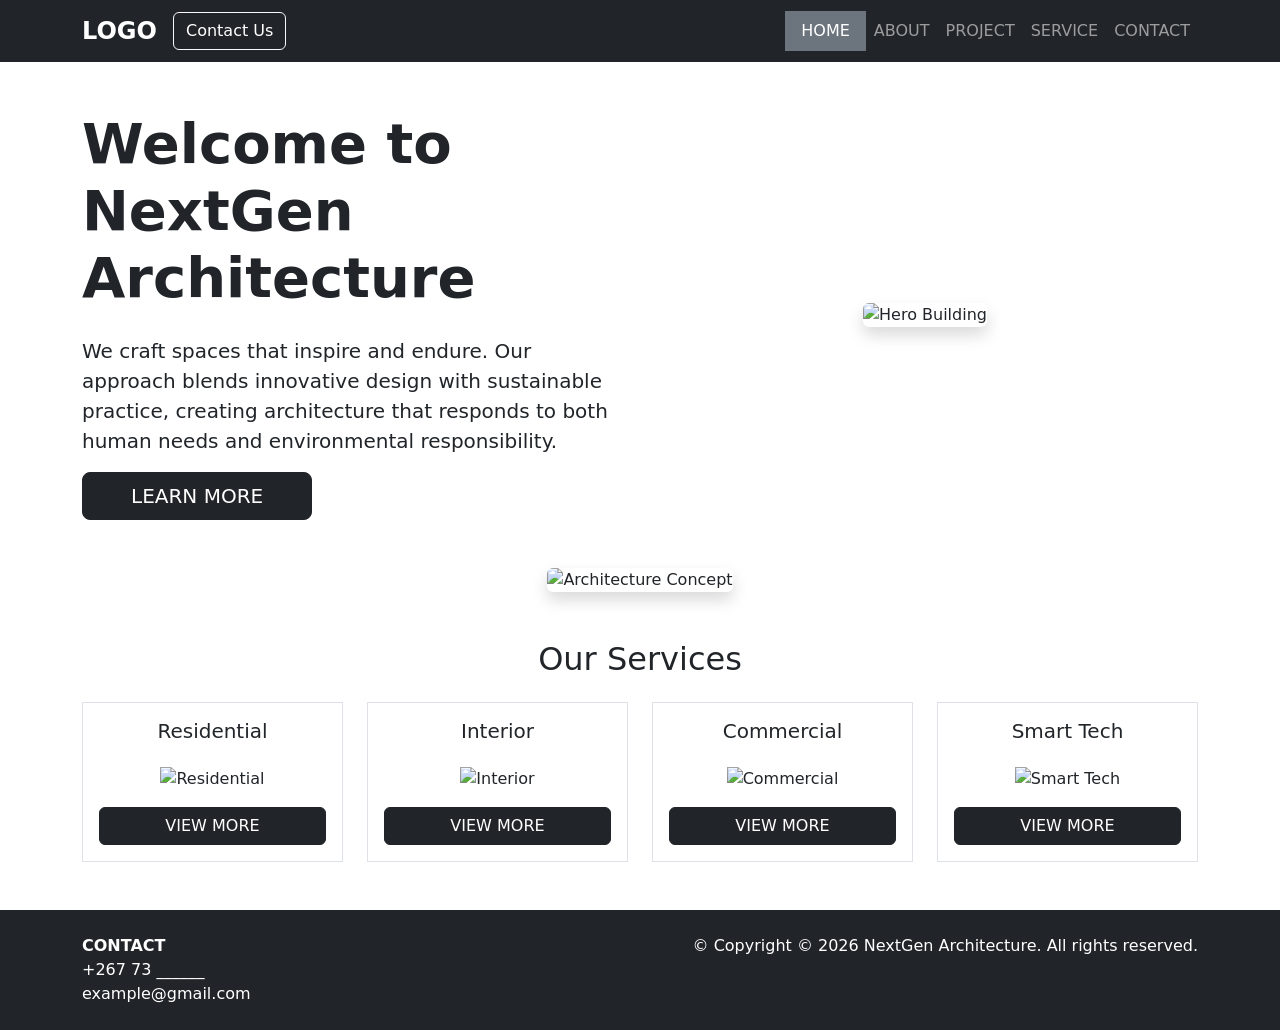
==== index.html @ ff05d392 "Update index.html" ====
<!DOCTYPE html>
<html lang="en">
<head>
    <meta charset="UTF-8">
    <meta name="viewport" content="width=device-width, initial-scale=1.0">
    <title>NextGen Architecture</title>
    <link href="https://cdn.jsdelivr.net/npm/bootstrap@5.3.0/dist/css/bootstrap.min.css" rel="stylesheet">
    <link rel="stylesheet" href="styles.css">
</head>
<body>

   <!-- Top Navigation -->
    <nav class="navbar navbar-expand-lg navbar-dark bg-dark">
        <div class="container">
            <!-- Logo -->
            <a class="navbar-brand fw-bold fs-4" href="index.html">LOGO</a>

            <!-- Contact Us Button -->
            <a href="contact.html" class="btn btn-dark border border-light ms-auto me-3">Contact Us</a>

            <!-- Menu -->
            <button class="navbar-toggler" type="button" data-bs-toggle="collapse" data-bs-target="#navbarNav">
                <span class="navbar-toggler-icon"></span>
            </button>

            <div class="collapse navbar-collapse" id="navbarNav">
                <ul class="navbar-nav ms-auto">
                    <li class="nav-item"><a class="nav-link active bg-secondary px-3 text-white" href="index.html">HOME</a></li>
                    <li class="nav-item"><a class="nav-link" href="about.html">ABOUT</a></li>
                    <li class="nav-item"><a class="nav-link" href="portfolio.html">PROJECT</a></li>
                    <li class="nav-item"><a class="nav-link" href="services.html">SERVICE</a></li>
                    <li class="nav-item"><a class="nav-link" href="contact.html">CONTACT</a></li>
                </ul>
            </div>
        </div>
    </nav>

    <!-- Block 1: Welcome + Description + Image -->
    <div class="container mt-5">
        <div class="row align-items-center">
            <div class="col-lg-6">
                <h1 class="display-4 fw-bold" id="typing-headline">Welcome to NextGen Architecture</h1>
                <p class="lead mt-4">
                    We craft spaces that inspire and endure. Our approach blends innovative design with sustainable practice, 
                    creating architecture that responds to both human needs and environmental responsibility.
                </p>
                <a href="about.html" class="btn btn-dark btn-lg px-5">LEARN MORE</a>
            </div>

            <!-- Right side image in Block 1 -->
            <div class="col-lg-6 text-center">
                <img src="images/hero-building.jpg" alt="Hero Building" class="img-fluid rounded shadow">
            </div>
        </div>

        <!-- Second Image under the texts (as requested) -->
        <div class="text-center mt-5">
            <img src="images/second-image.jpg" alt="Architecture Concept" class="img-fluid rounded shadow" style="max-height: 400px;">
        </div>
    </div>

    <!-- Block 2: Categories (Horizontal) -->
    <div class="container my-5">
        <h2 class="text-center mb-4">Our Services</h2>
        <div class="row g-4">
            <div class="col-md-3">
                <div class="text-center border p-3 h-100 category-card">
                    <h5>Residential</h5>
                    <img src="images/residential.jpg" alt="Residential" class="img-fluid my-3" style="height: 180px; object-fit: cover;">
                    <a href="portfolio.html#residential" class="btn btn-dark w-100">VIEW MORE</a>
                </div>
            </div>
            <div class="col-md-3">
                <div class="text-center border p-3 h-100 category-card">
                    <h5>Interior</h5>
                    <img src="images/interior.jpg" alt="Interior" class="img-fluid my-3" style="height: 180px; object-fit: cover;">
                    <a href="portfolio.html#interior" class="btn btn-dark w-100">VIEW MORE</a>
                </div>
            </div>
            <div class="col-md-3">
                <div class="text-center border p-3 h-100 category-card">
                    <h5>Commercial</h5>
                    <img src="images/commercial.jpg" alt="Commercial" class="img-fluid my-3" style="height: 180px; object-fit: cover;">
                    <a href="portfolio.html#commercial" class="btn btn-dark w-100">VIEW MORE</a>
                </div>
            </div>
            <div class="col-md-3">
                <div class="text-center border p-3 h-100 category-card">
                    <h5>Smart Tech</h5>
                    <img src="images/smart-tech.jpg" alt="Smart Tech" class="img-fluid my-3" style="height: 180px; object-fit: cover;">
                    <a href="portfolio.html#smart" class="btn btn-dark w-100">VIEW MORE</a>
                </div>
            </div>
        </div>
    </div>

    <!-- Footer -->
    <footer class="bg-dark text-white py-4">
        <div class="container">
            <div class="row">
                <div class="col-md-6">
                    <strong>CONTACT</strong><br>
                    +267 73 ______<br>
                    example@gmail.com
                </div>
                <div class="col-md-6 text-md-end">
                    © Copyright © 2026 NextGen Architecture. All rights reserved.
                </div>
            </div>
        </div>
    </footer>

    <script src="https://cdn.jsdelivr.net/npm/bootstrap@5.3.0/dist/js/bootstrap.bundle.min.js"></script>
    <script src="script.js"></script>
</body>
</html>
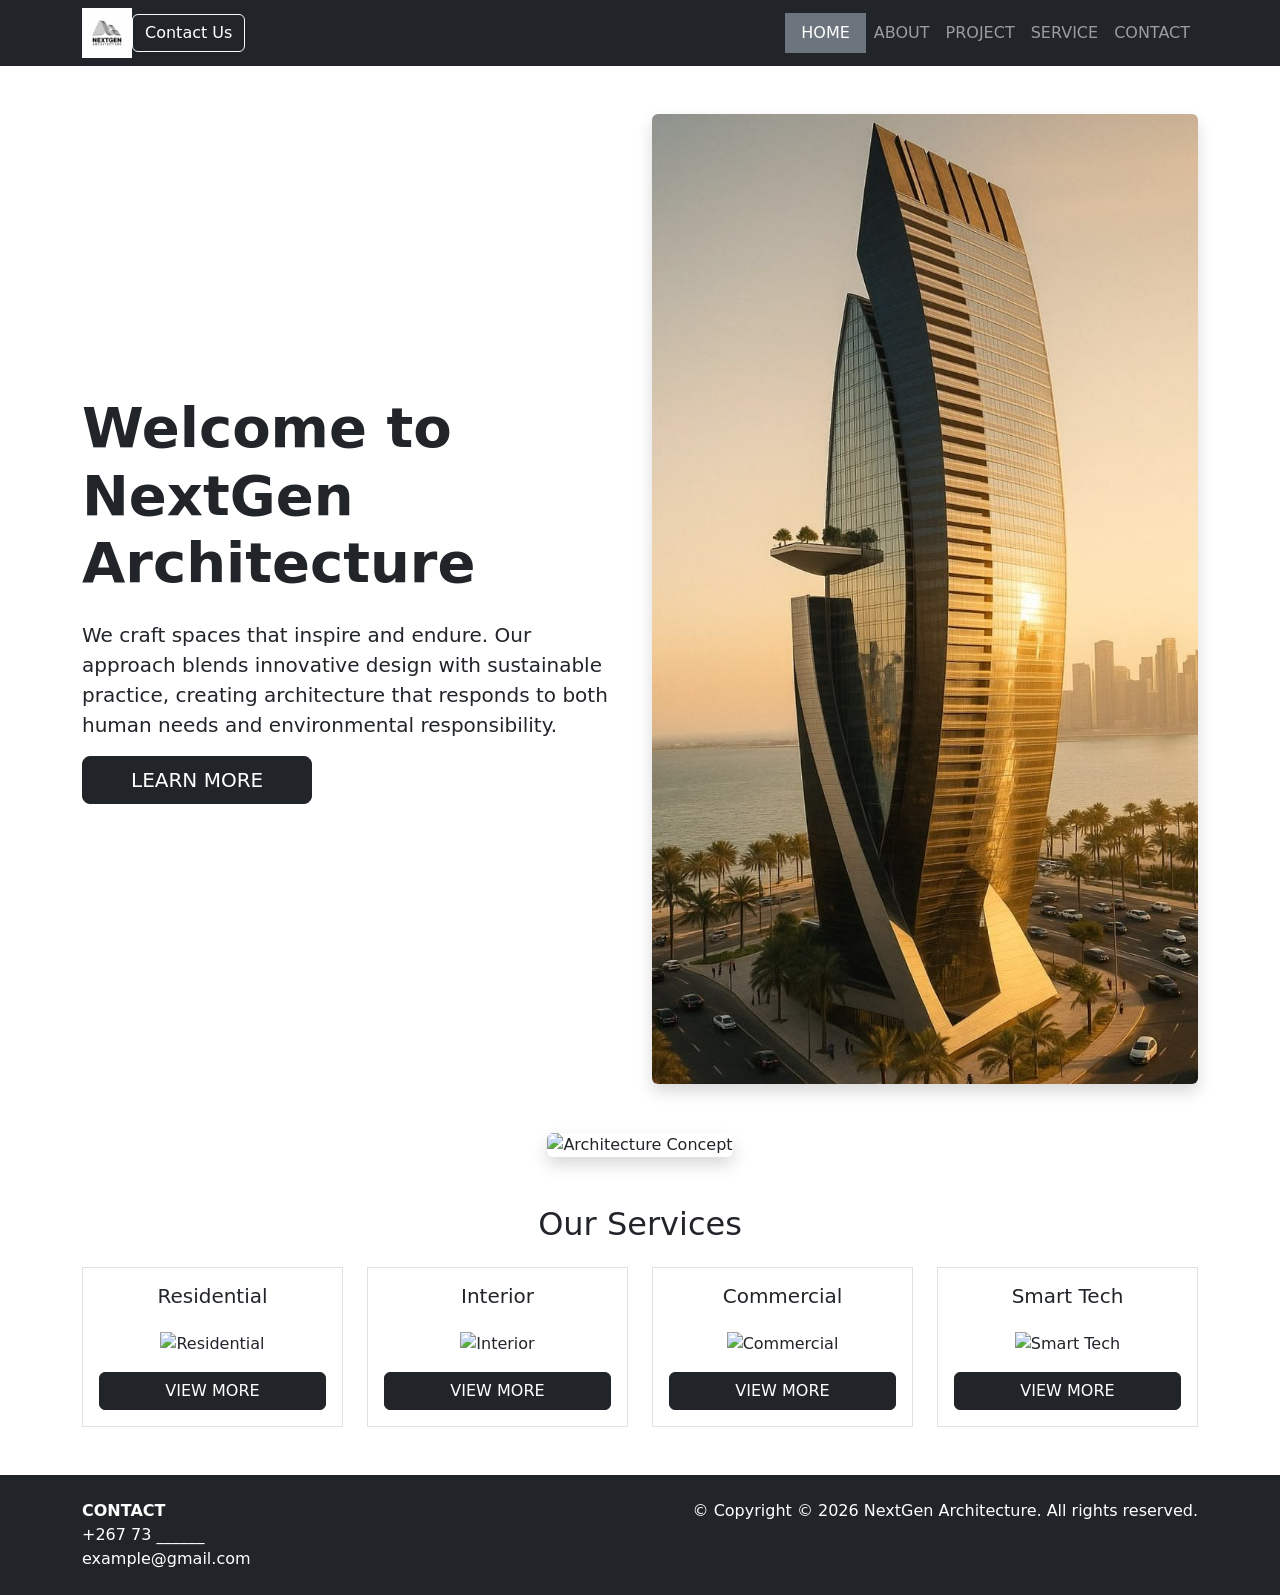
==== commit c708861a: "Update index.html" ====
--- a/index.html
+++ b/index.html
@@ -12,8 +12,7 @@
    <!-- Top Navigation -->
     <nav class="navbar navbar-expand-lg navbar-dark bg-dark">
         <div class="container">
-            <!-- Logo -->
-            <a class="navbar-brand fw-bold fs-4" href="index.html">LOGO</a>
+            <img src="images/logo.png" alt="NextGen Architecture" height="50">
 
             <!-- Contact Us Button -->
             <a href="contact.html" class="btn btn-dark border border-light ms-auto me-3">Contact Us</a>
@@ -27,7 +26,7 @@
                 <ul class="navbar-nav ms-auto">
                     <li class="nav-item"><a class="nav-link active bg-secondary px-3 text-white" href="index.html">HOME</a></li>
                     <li class="nav-item"><a class="nav-link" href="about.html">ABOUT</a></li>
-                    <li class="nav-item"><a class="nav-link" href="portfolio.html">PROJECT</a></li>
+                    <li class="nav-item"><a class="nav-link" href="project.html">PROJECT</a></li>
                     <li class="nav-item"><a class="nav-link" href="services.html">SERVICE</a></li>
                     <li class="nav-item"><a class="nav-link" href="contact.html">CONTACT</a></li>
                 </ul>
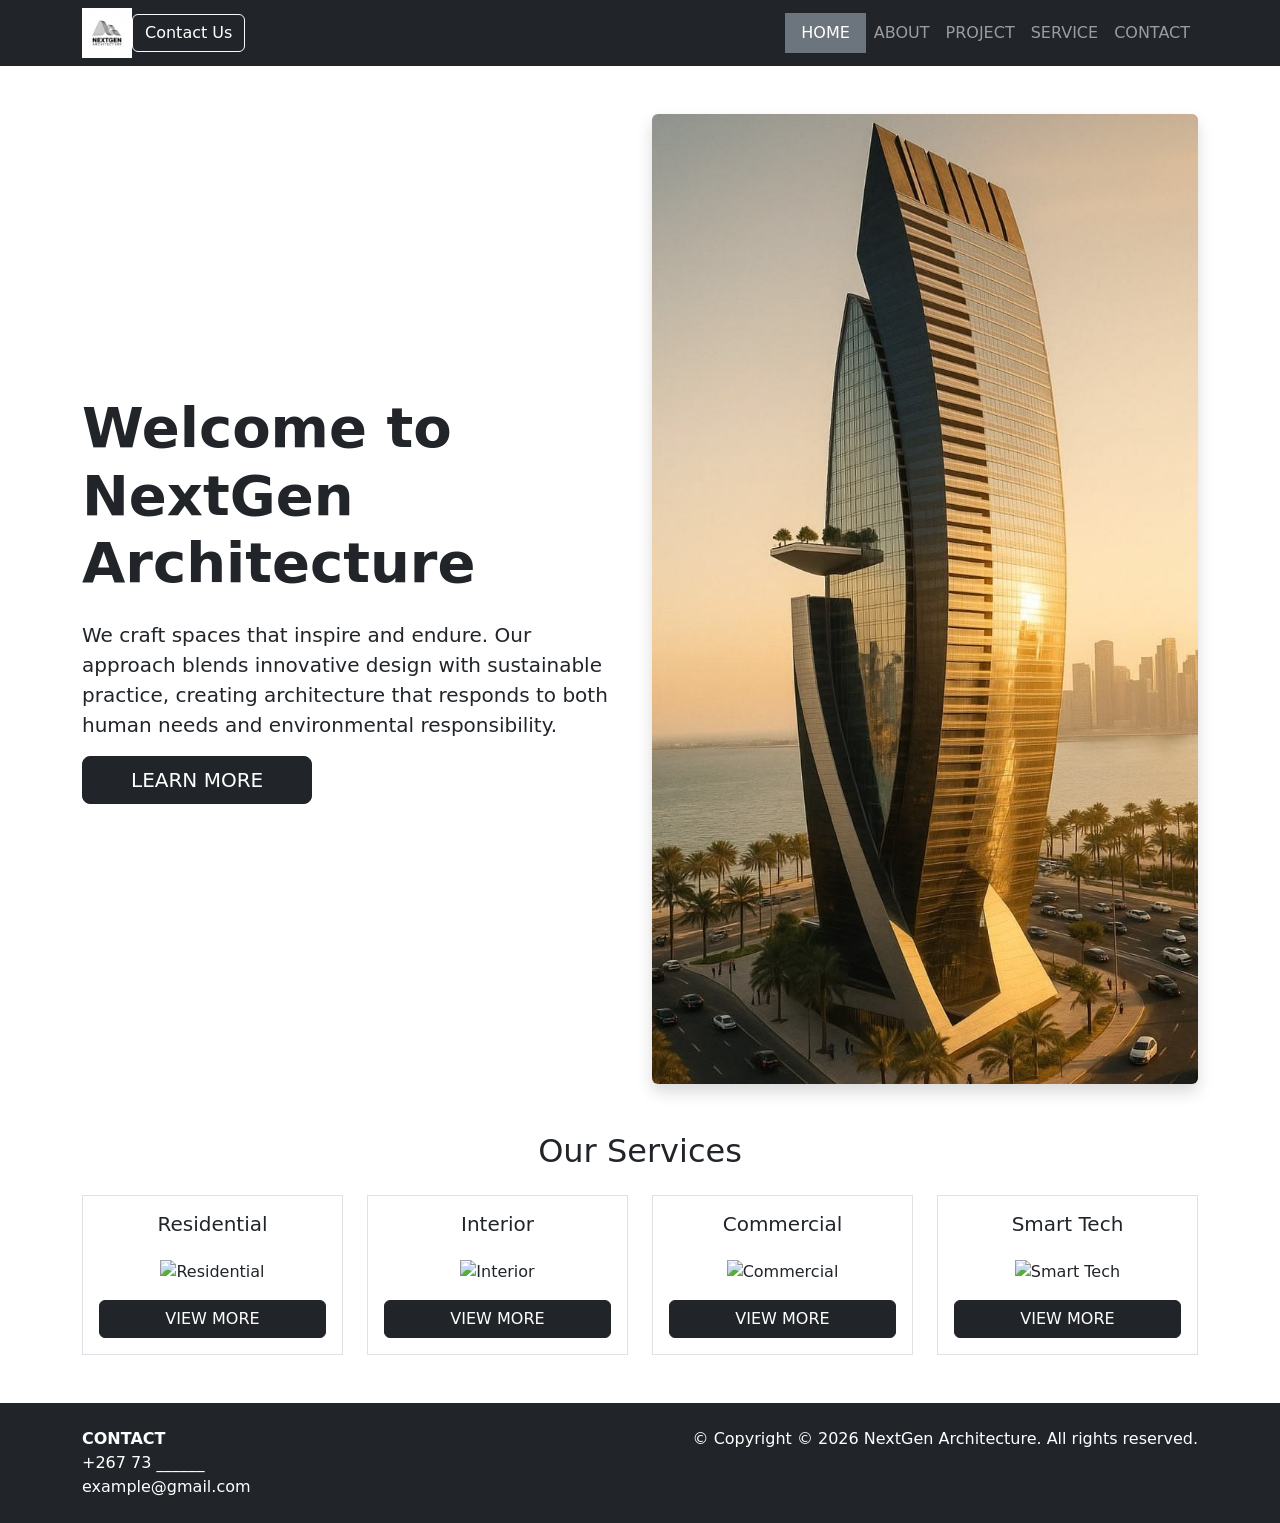
==== commit bb0c2322: "Update index.html" ====
--- a/index.html
+++ b/index.html
@@ -34,7 +34,7 @@
         </div>
     </nav>
 
-    <!-- Block 1: Welcome + Description + Image -->
+    
     <div class="container mt-5">
         <div class="row align-items-center">
             <div class="col-lg-6">
@@ -52,13 +52,9 @@
             </div>
         </div>
 
-        <!-- Second Image under the texts (as requested) -->
-        <div class="text-center mt-5">
-            <img src="images/second-image.jpg" alt="Architecture Concept" class="img-fluid rounded shadow" style="max-height: 400px;">
-        </div>
+       
     </div>
 
-    <!-- Block 2: Categories (Horizontal) -->
     <div class="container my-5">
         <h2 class="text-center mb-4">Our Services</h2>
         <div class="row g-4">
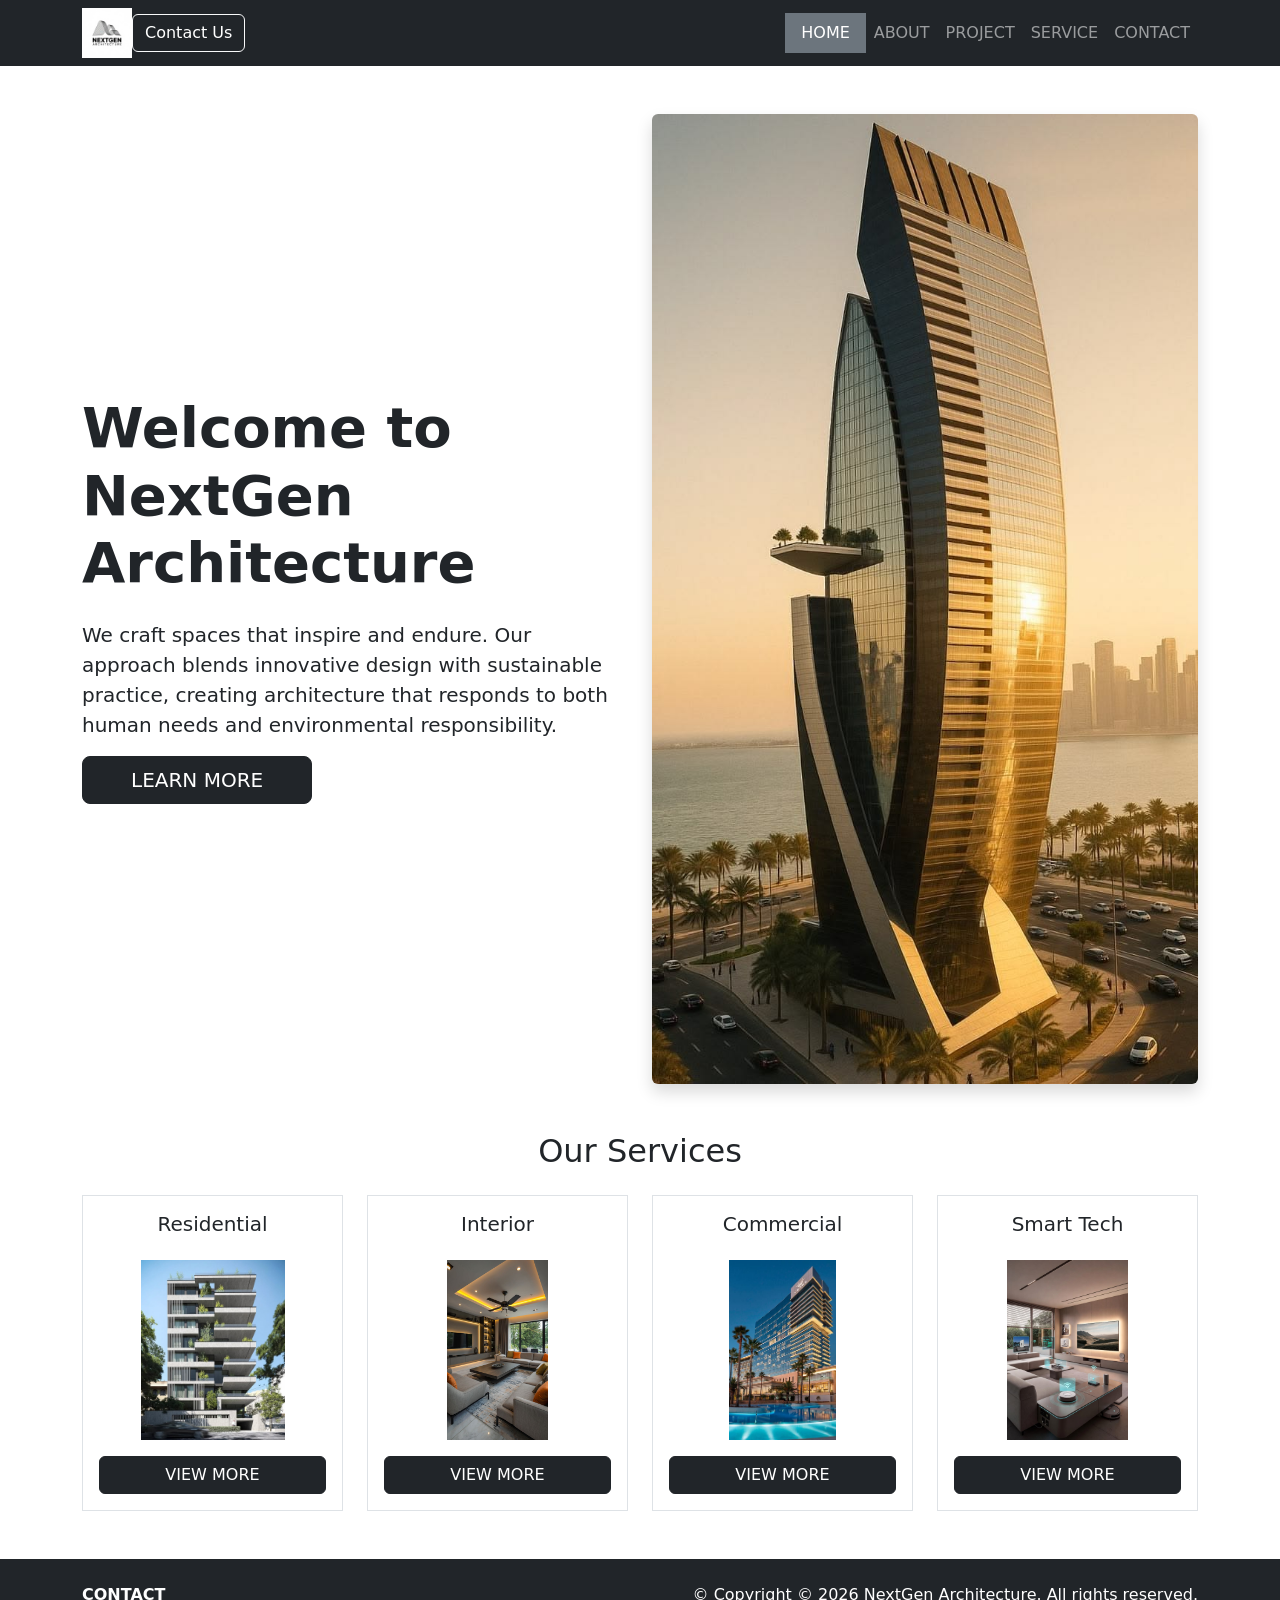
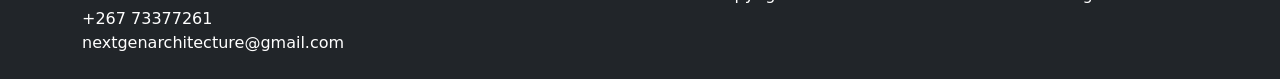
==== commit e46bc515: "Update index.html" ====
--- a/index.html
+++ b/index.html
@@ -95,8 +95,8 @@
             <div class="row">
                 <div class="col-md-6">
                     <strong>CONTACT</strong><br>
-                    +267 73 ______<br>
-                    example@gmail.com
+                    +267 73377261<br>
+                    nextgenarchitecture@gmail.com
                 </div>
                 <div class="col-md-6 text-md-end">
                     © Copyright © 2026 NextGen Architecture. All rights reserved.
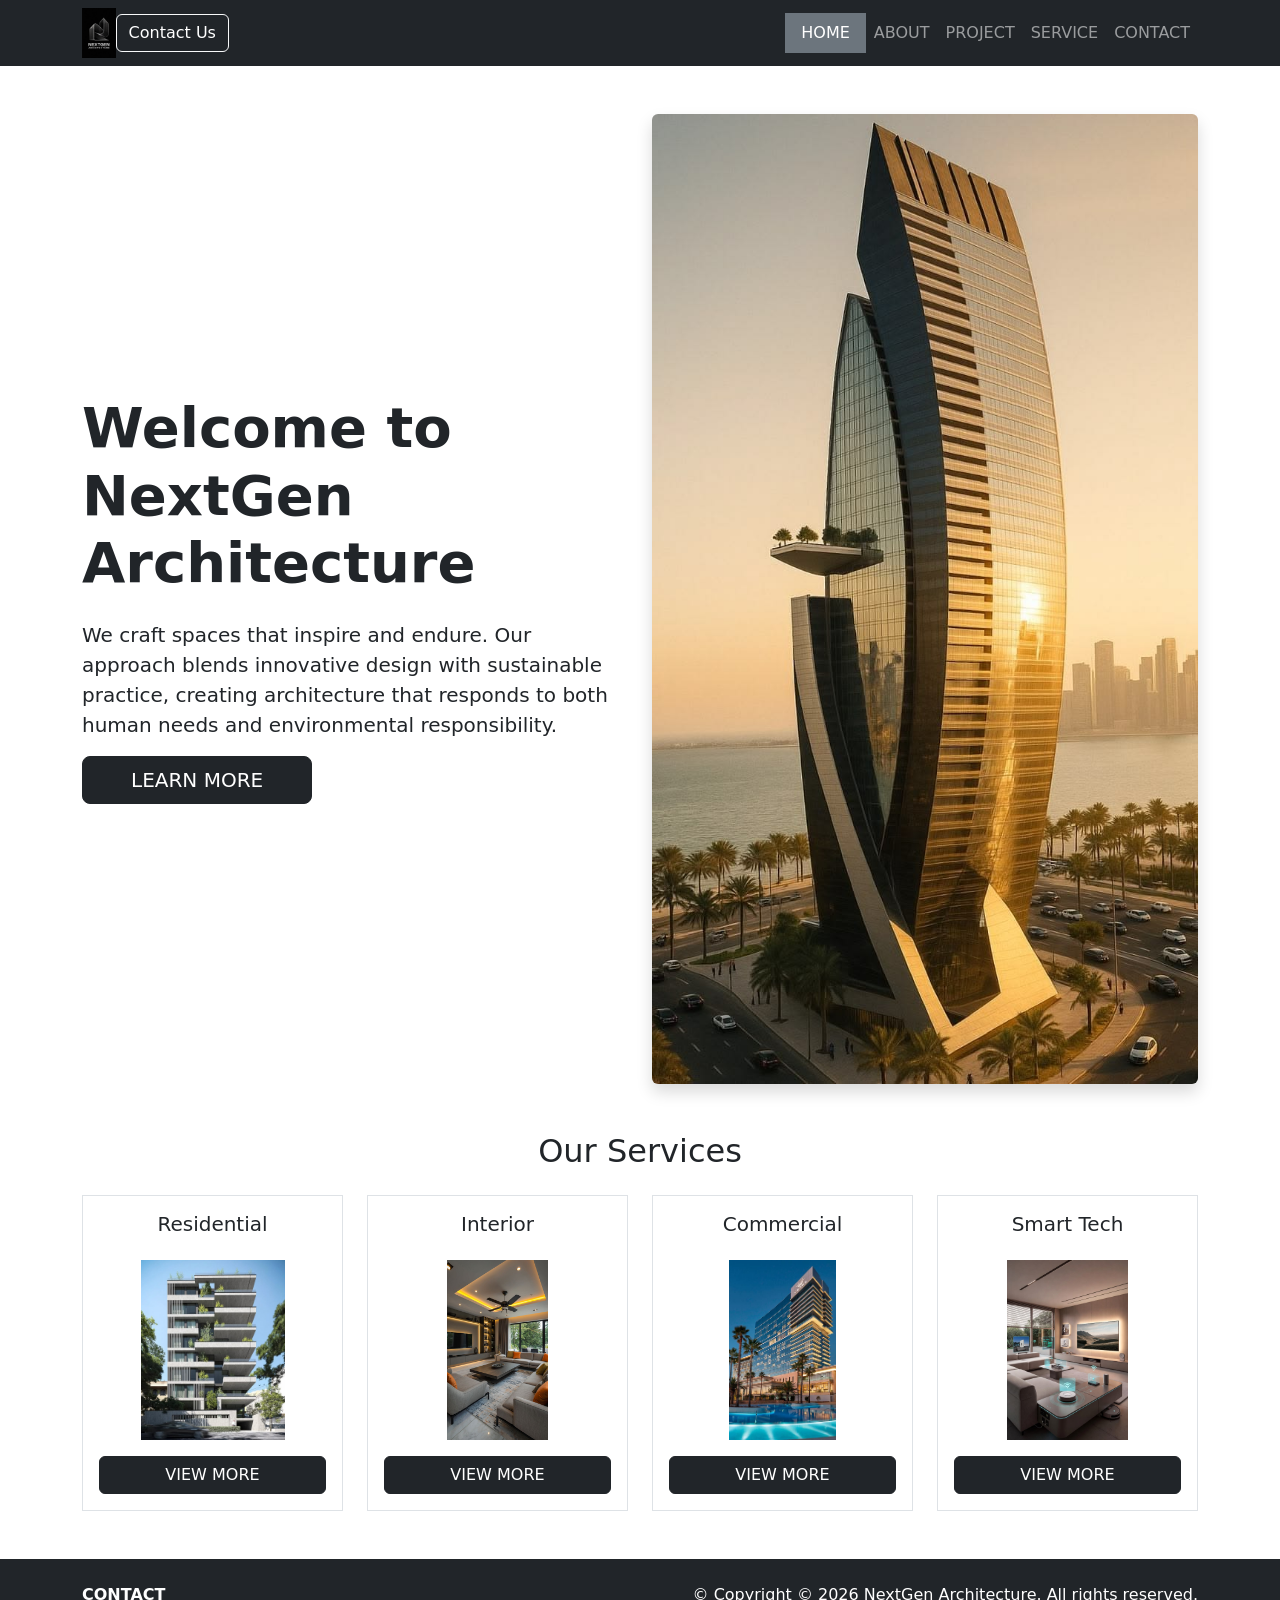
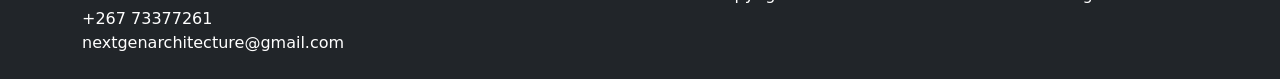
==== commit 07c8308f: "Update index.html" ====
--- a/index.html
+++ b/index.html
@@ -12,7 +12,7 @@
    <!-- Top Navigation -->
     <nav class="navbar navbar-expand-lg navbar-dark bg-dark">
         <div class="container">
-            <img src="images/logo.png" alt="NextGen Architecture" height="50">
+            <img src="images/logoo.jpg" alt="NextGen Architecture" height="50">
 
             <!-- Contact Us Button -->
             <a href="contact.html" class="btn btn-dark border border-light ms-auto me-3">Contact Us</a>
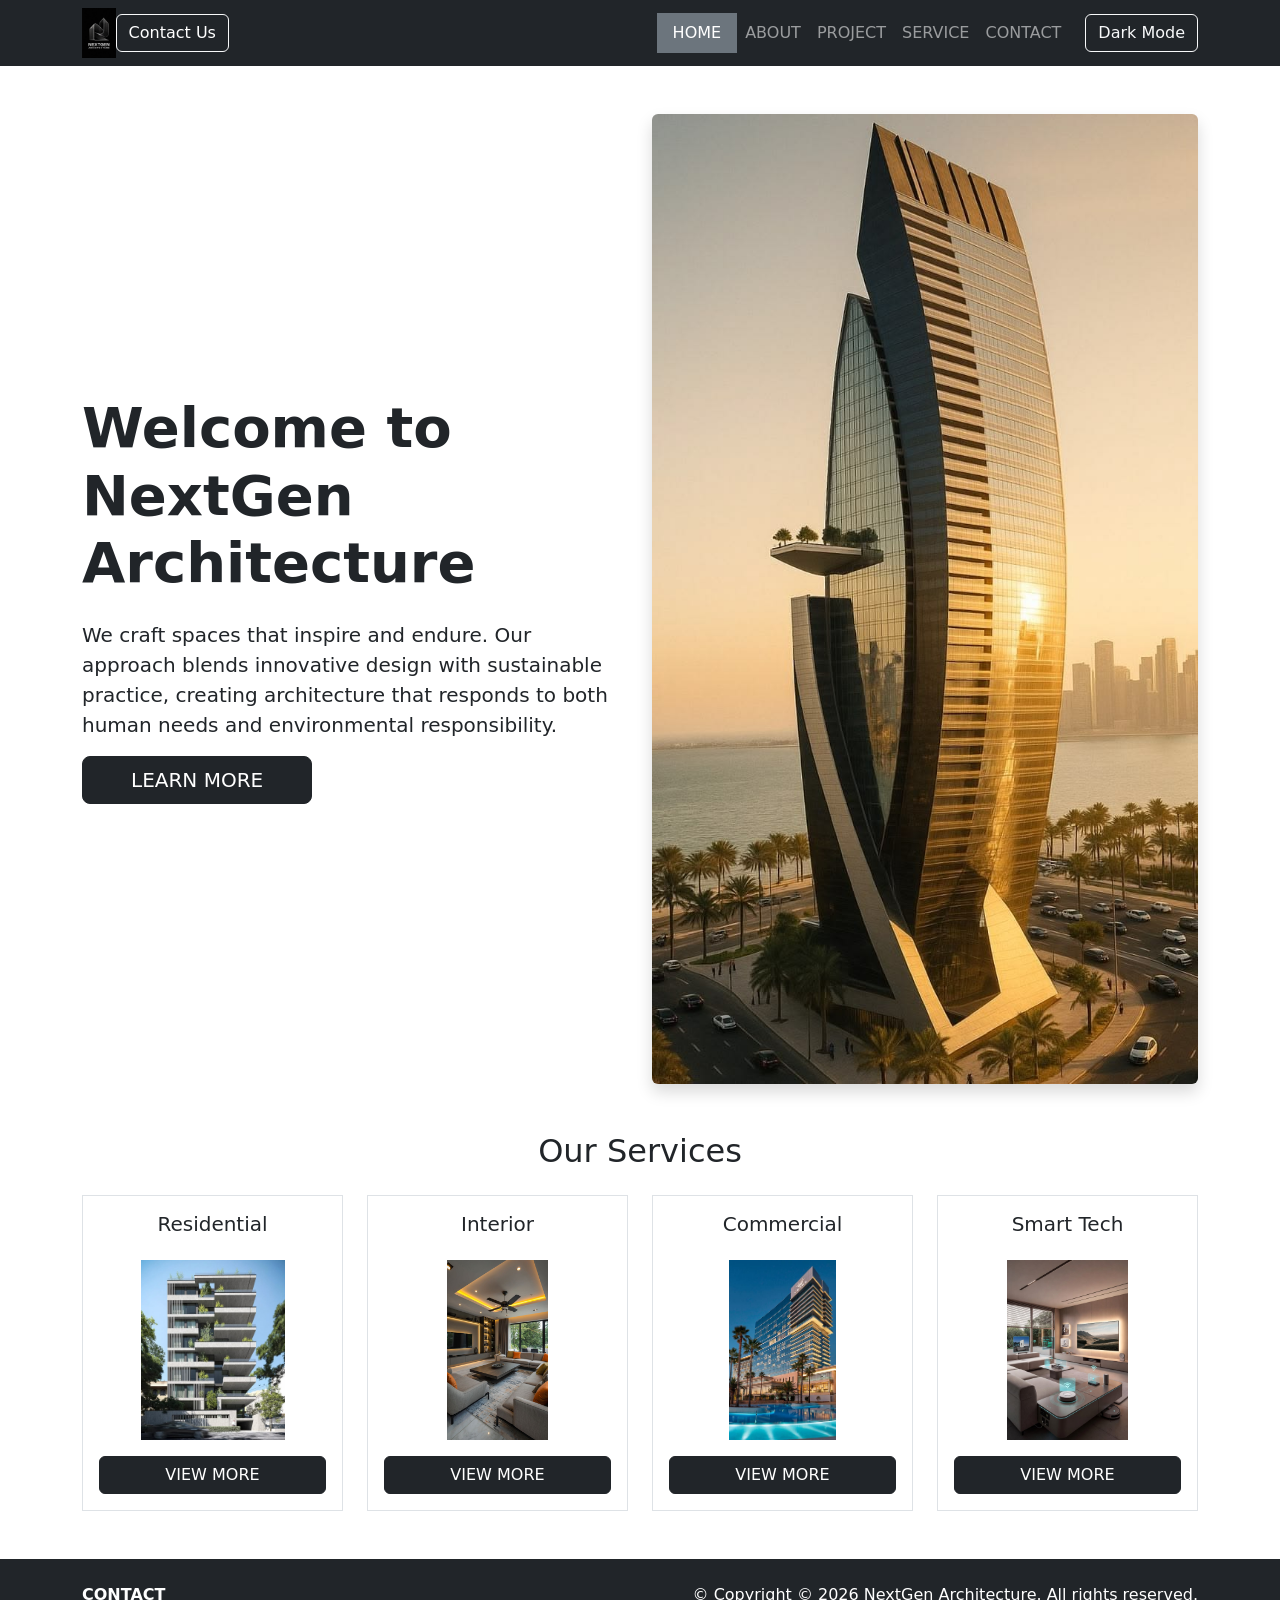
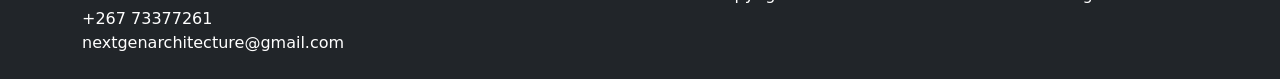
==== commit 82dead6b: "Update index.html" ====
--- a/index.html
+++ b/index.html
@@ -30,6 +30,7 @@
                     <li class="nav-item"><a class="nav-link" href="services.html">SERVICE</a></li>
                     <li class="nav-item"><a class="nav-link" href="contact.html">CONTACT</a></li>
                 </ul>
+                <button id="theme-toggle" class="btn btn-outline-light ms-3">Dark Mode</button>
             </div>
         </div>
     </nav>
@@ -62,28 +63,28 @@
                 <div class="text-center border p-3 h-100 category-card">
                     <h5>Residential</h5>
                     <img src="images/residential.jpg" alt="Residential" class="img-fluid my-3" style="height: 180px; object-fit: cover;">
-                    <a href="portfolio.html#residential" class="btn btn-dark w-100">VIEW MORE</a>
+                    <a href="services.html" class="btn btn-dark w-100">VIEW MORE</a>
                 </div>
             </div>
             <div class="col-md-3">
                 <div class="text-center border p-3 h-100 category-card">
                     <h5>Interior</h5>
                     <img src="images/interior.jpg" alt="Interior" class="img-fluid my-3" style="height: 180px; object-fit: cover;">
-                    <a href="portfolio.html#interior" class="btn btn-dark w-100">VIEW MORE</a>
+                    <a href="services.html#interior" class="btn btn-dark w-100">VIEW MORE</a>
                 </div>
             </div>
             <div class="col-md-3">
                 <div class="text-center border p-3 h-100 category-card">
                     <h5>Commercial</h5>
                     <img src="images/commercial.jpg" alt="Commercial" class="img-fluid my-3" style="height: 180px; object-fit: cover;">
-                    <a href="portfolio.html#commercial" class="btn btn-dark w-100">VIEW MORE</a>
+                    <a href="services.html#commercial" class="btn btn-dark w-100">VIEW MORE</a>
                 </div>
             </div>
             <div class="col-md-3">
                 <div class="text-center border p-3 h-100 category-card">
                     <h5>Smart Tech</h5>
                     <img src="images/smart-tech.jpg" alt="Smart Tech" class="img-fluid my-3" style="height: 180px; object-fit: cover;">
-                    <a href="portfolio.html#smart" class="btn btn-dark w-100">VIEW MORE</a>
+                    <a href="services.html#smart" class="btn btn-dark w-100">VIEW MORE</a>
                 </div>
             </div>
         </div>
